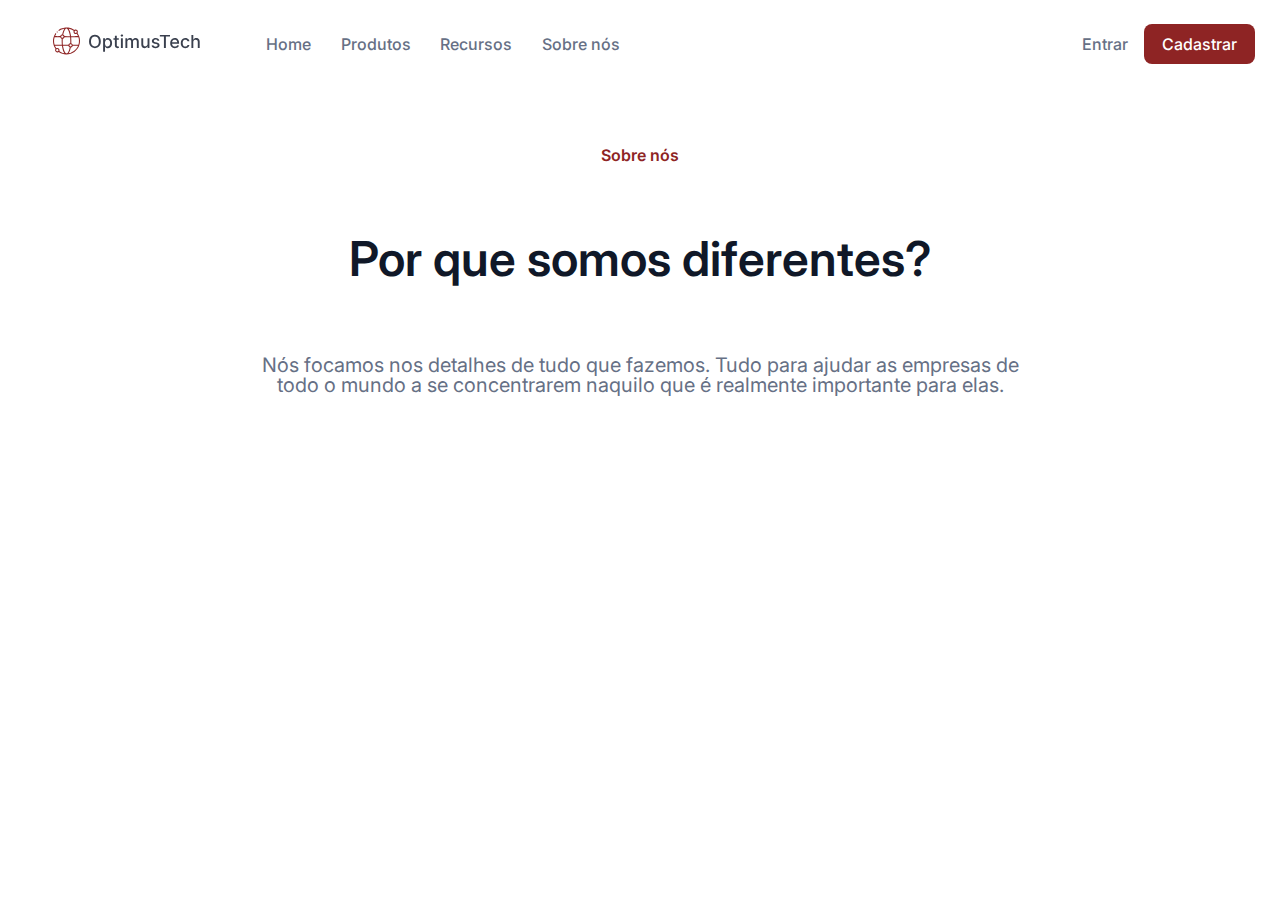
==== challenge/index.html @ 5e39ef4c "Add files via upload" ====
<!DOCTYPE html>
<html>

<head>
    <meta charset="UTF-8">
    <meta name="viewport" content="width=device-width, initial-scale=1.0">
    <title>Challenge_1</title>

<!--Depois ver a questão das fontes google, fora do proxy

    <link rel="preconnect" href="https://fonts.googleapis.com">
    <link rel="preconnect" href="https://fonts.gstatic.com" crossorigin>
    <link href="https://fonts.googleapis.com/css2?family=Inter:wght@500&display=swap" rel="stylesheet">-->

    <link rel = "stylesheet" href = "styles/reset.css"/>
    <link rel = "stylesheet" href = "style.css"/>

    
</head>

<body>

    <nav class = "nav">
        <!-- três divisórias: logo, páginas e botões.-->
        <div class = "logo">
            <img src = "img/logo.svg" alt = "Logo da empresa"/>
        </div>
        <div class = "paginas">
            <a href="#" class = "pagina_nome">Home</a>
            <a href="#" class = "pagina_nome">Produtos</a>
            <a href="#" class = "pagina_nome">Recursos</a>
            <a href="#" class = "pagina_nome">Sobre nós</a>
        </div>
        <div class = "botoes">
            <a href="#" class = "pagina_nome">Entrar</a>
            <a href ="#" class = "botao_nav_cadastrar">Cadastrar</a>
        </div>
    </nav>

    <header class = "header">
        <span class="sobre">Sobre nós</span>
        <h1>Por que somos diferentes?</h1>
        <p class="texto_principal">Nós focamos nos detalhes de tudo que fazemos. Tudo para ajudar as empresas 
            de todo o mundo a se concentrarem naquilo que é realmente importante para elas.</p>
        
    </header>

</body>

</html>
---- challenge/style.css ----
@import url('https://fonts.googleapis.com/css2?family=Inter:wght@400;500;600&display=swap');

/*Não é o proxy q da problema, é o navegador internet explorer cocô
sem proxy consigo ligar no servidor da google tranquilo*/
@import url('styles/nav.css');
@import url('styles/header.css');

/*lição: import sempre em cima de tudo*/

:root{
    --branco: #FFFFFF;
    --cinza: #667085;
    --cinza_escuro: #101828;
    --vermelho: #8E2424;
    --fonte_inter: 'Inter', sans-serif;
}

body{
    font-family: var(--fonte_inter);
}
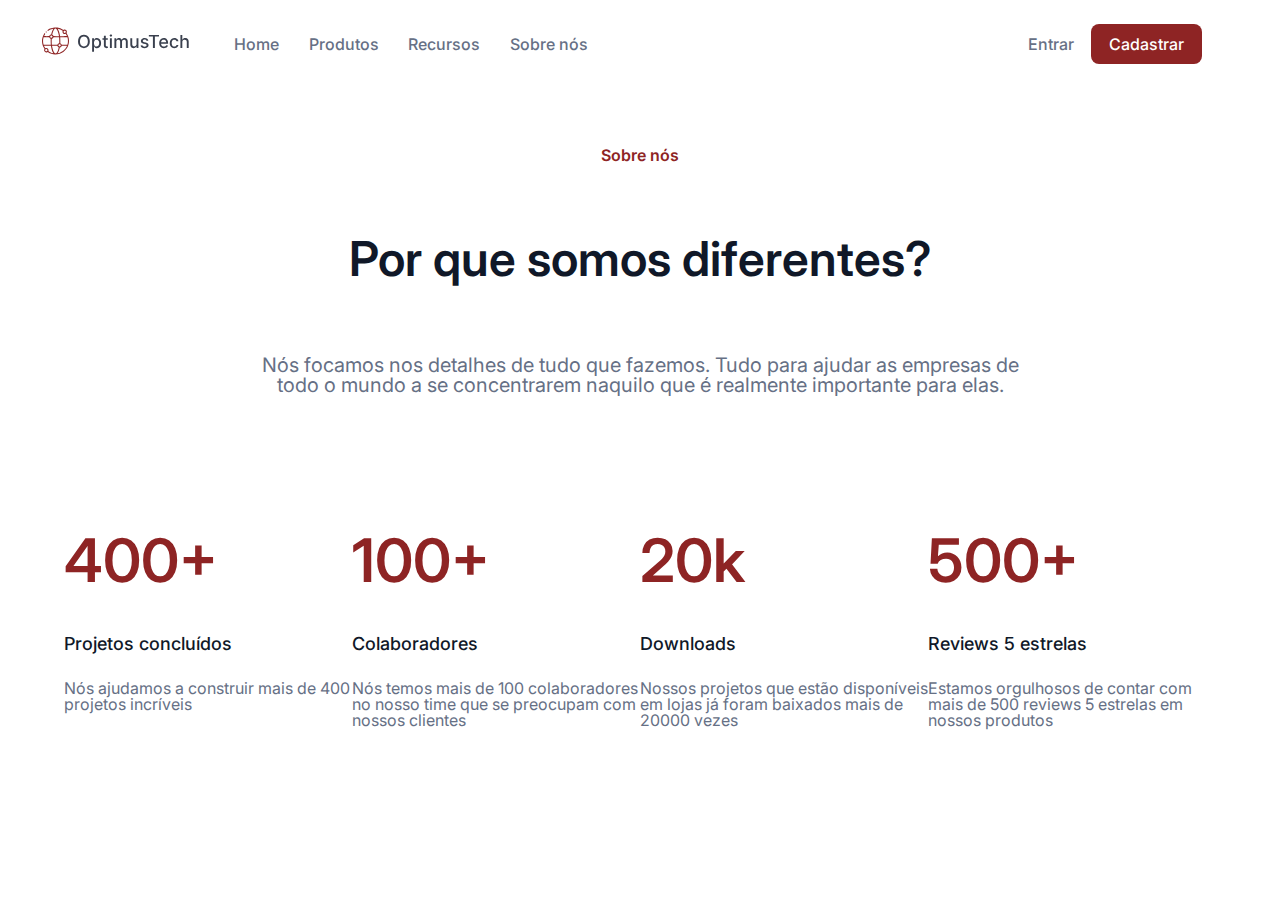
==== commit dd3c9122: "Add files via upload" ====
--- a/challenge/index.html
+++ b/challenge/index.html
@@ -45,6 +45,29 @@
         
     </header>
 
+    <section class = "container_metricas">
+        <div class ="metrica">
+            <h2 class ="metrica_titulo">400+</h2>
+            <h3 class = "metrica_subtitulo">Projetos concluídos</h3>
+            <p class="texto_metrica">Nós ajudamos a construir mais de 400 projetos incríveis</p>
+        </div>
+        <div class ="metrica">
+            <h2 class ="metrica_titulo">100+</h2>
+            <h3 class = "metrica_subtitulo">Colaboradores</h3>
+            <p class="texto_metrica">Nós temos mais de 100 colaboradores no nosso time que se preocupam com nossos clientes</p>
+        </div>
+        <div class ="metrica">
+            <h2 class ="metrica_titulo">20k</h2>
+            <h3 class = "metrica_subtitulo">Downloads</h3>
+            <p class="texto_metrica">Nossos projetos que estão disponíveis em lojas já foram baixados mais de 20000 vezes</p>
+        </div>
+        <div class ="metrica">
+            <h2 class ="metrica_titulo">500+</h2>
+            <h3 class = "metrica_subtitulo">Reviews 5 estrelas</h3>
+            <p class="texto_metrica">Estamos orgulhosos de contar com mais de 500 reviews 5 estrelas em nossos produtos</p>
+        </div>
+    </section>
+
 </body>
 
 </html>--- a/challenge/style.css
+++ b/challenge/style.css
@@ -4,6 +4,7 @@
 sem proxy consigo ligar no servidor da google tranquilo*/
 @import url('styles/nav.css');
 @import url('styles/header.css');
+@import url('styles/metricas.css');
 
 /*lição: import sempre em cima de tudo*/
 
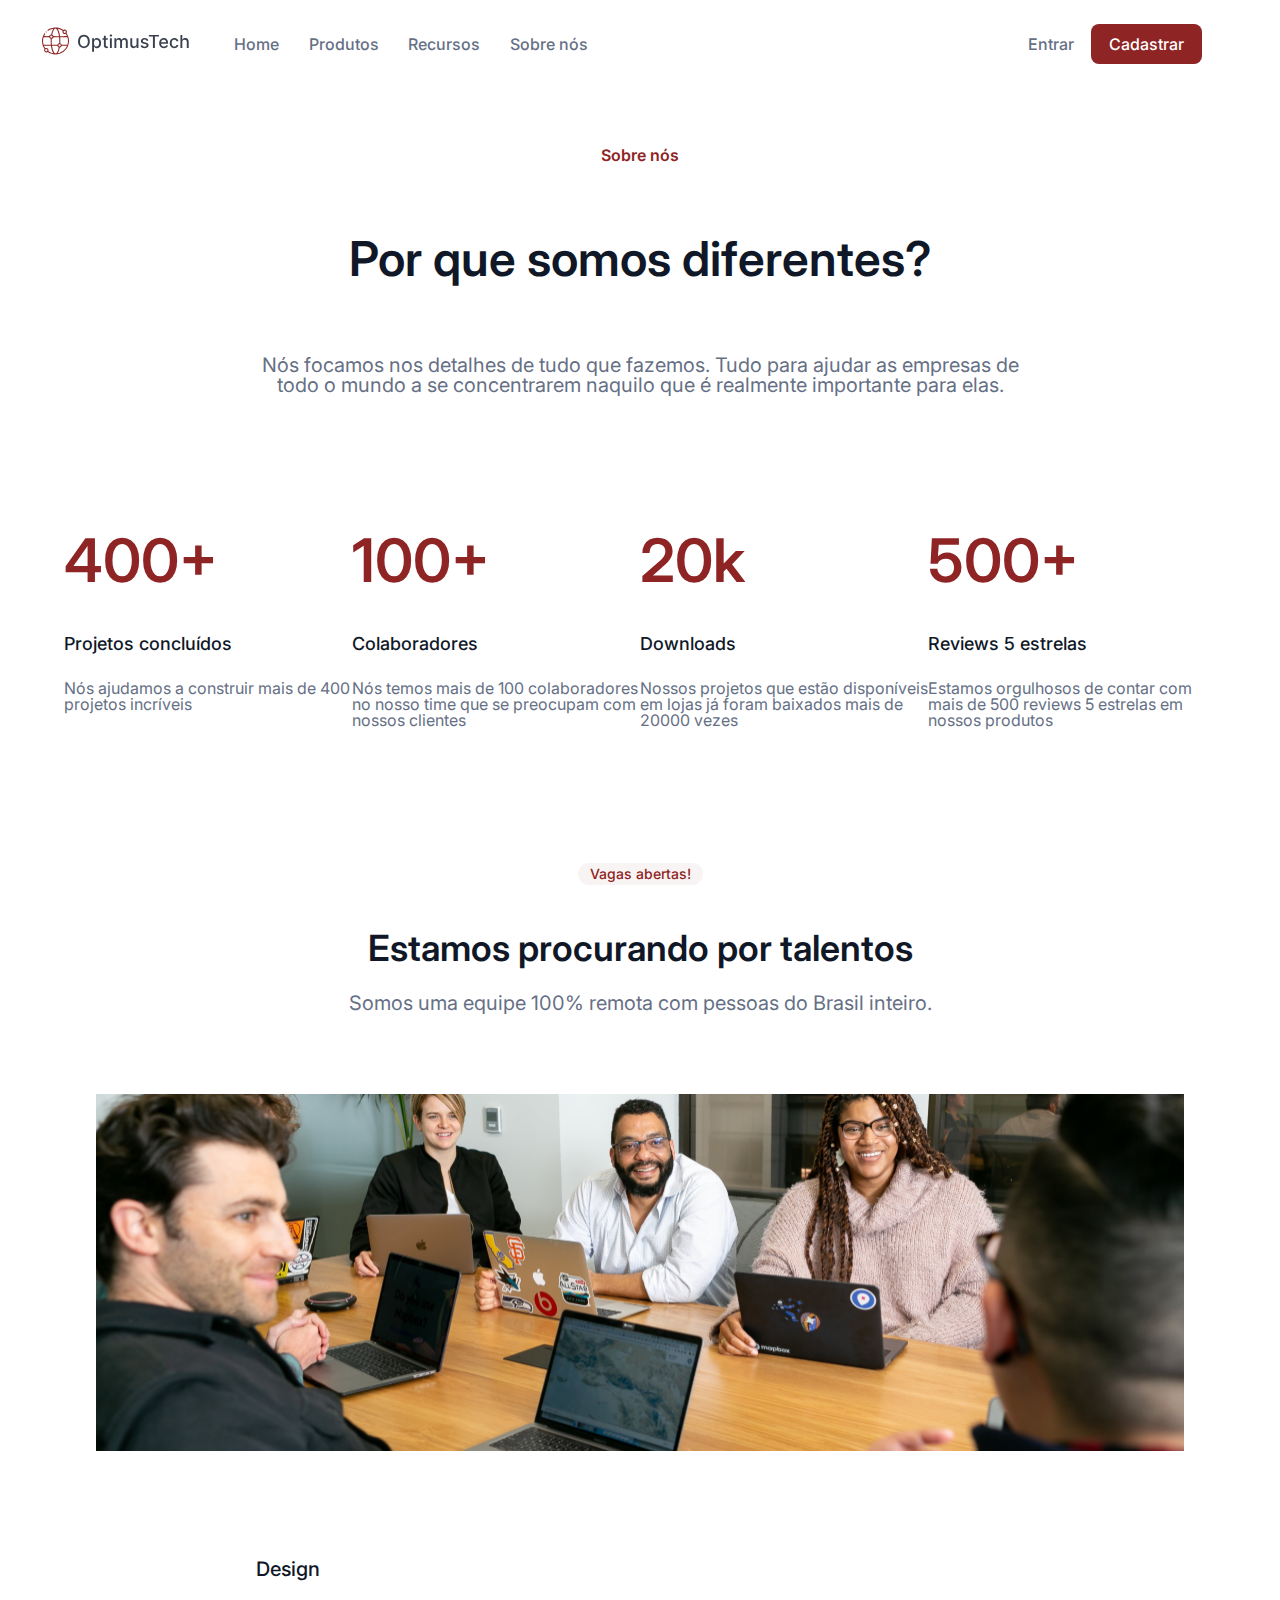
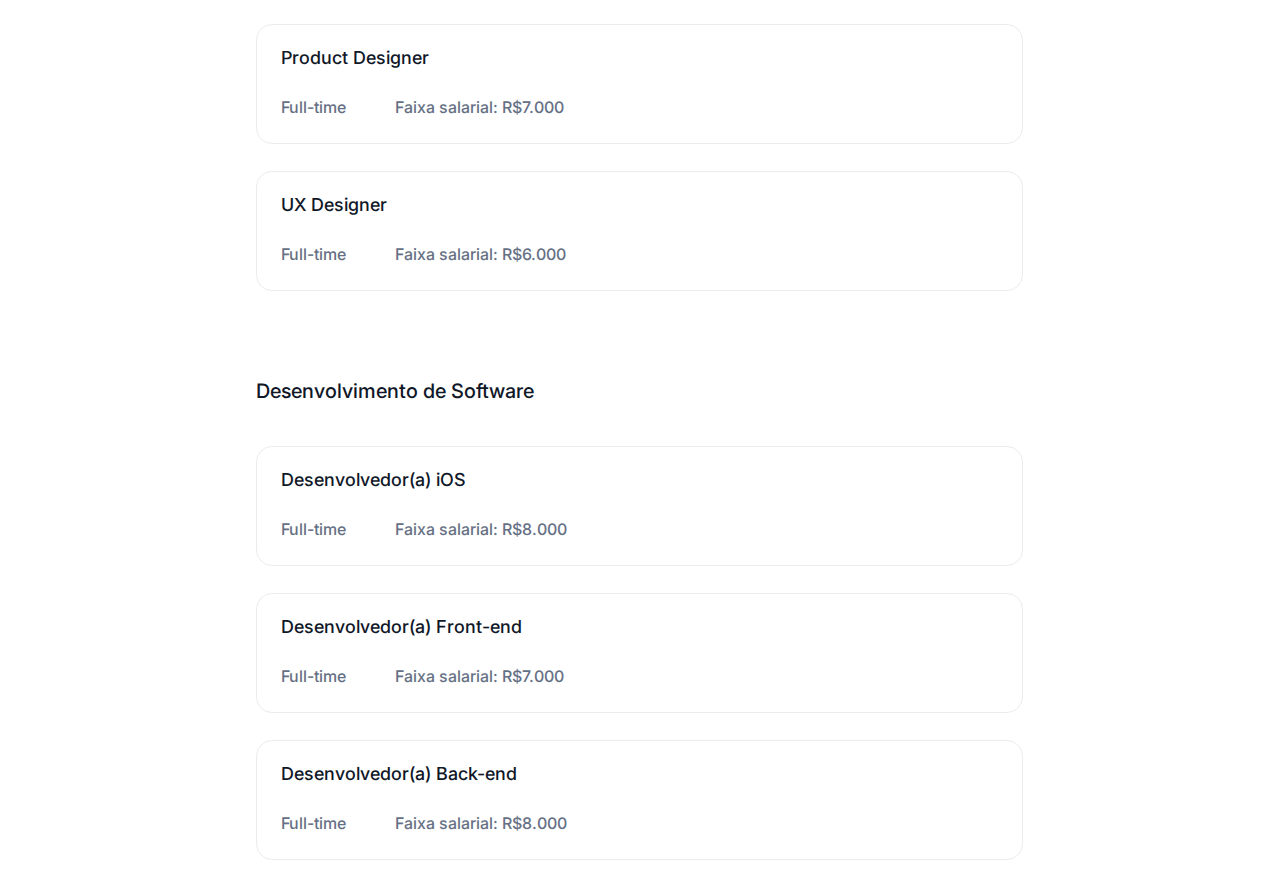
==== commit 84fe4a51: "Add files via upload" ====
--- a/challenge/index.html
+++ b/challenge/index.html
@@ -68,6 +68,44 @@
         </div>
     </section>
 
+    <section class ="vagas">
+        <span class="vagas_vermelhinho">Vagas abertas!</span>
+        <h2 class="vagas_titulo">Estamos procurando por talentos</h2>
+        <p class="texto_principal">Somos uma equipe 100% remota com pessoas do Brasil inteiro.</p>
+        <img src ="img/vagas.svg" alt="Equipe em sala de reunião" class="imagem_vagas">
+    </section>
+
+    <section class="vagas_listagem">
+        <h3 class = "categoria_vaga">Design</h3>
+        <div class="descricao_vaga">
+            <span class="nome_vaga">Product Designer</span><br><br><br>
+            <span class="vaga_detalhe">Full-time</span>
+            <span class="vaga_detalhe">Faixa salarial: R$7.000</span>
+        </div>
+        <div class="descricao_vaga">
+            <span class="nome_vaga">UX Designer</span><br><br><br>
+            <span class="vaga_detalhe">Full-time</span>
+            <span class="vaga_detalhe">Faixa salarial: R$6.000</span>
+        </div>
+
+        <h3 class = "categoria_vaga">Desenvolvimento de Software</h3>
+        <div class="descricao_vaga">
+            <span class="nome_vaga">Desenvolvedor(a) iOS</span><br><br><br>
+            <span class="vaga_detalhe">Full-time</span>
+            <span class="vaga_detalhe">Faixa salarial: R$8.000</span>
+        </div>
+        <div class="descricao_vaga">
+            <span class="nome_vaga">Desenvolvedor(a) Front-end</span><br><br><br>
+            <span class="vaga_detalhe">Full-time</span>
+            <span class="vaga_detalhe">Faixa salarial: R$7.000</span>
+        </div>
+        <div class="descricao_vaga">
+            <span class="nome_vaga">Desenvolvedor(a) Back-end</span><br><br><br>
+            <span class="vaga_detalhe">Full-time</span>
+            <span class="vaga_detalhe">Faixa salarial: R$8.000</span>
+        </div>
+    </section>
+
 </body>
 
 </html>--- a/challenge/style.css
+++ b/challenge/style.css
@@ -5,14 +5,17 @@
 @import url('styles/nav.css');
 @import url('styles/header.css');
 @import url('styles/metricas.css');
+@import url('styles/vagas.css');
 
 /*lição: import sempre em cima de tudo*/
 
 :root{
     --branco: #FFFFFF;
+    --cinza_claro: #EAECF0;
     --cinza: #667085;
     --cinza_escuro: #101828;
     --vermelho: #8E2424;
+    --vermelho_claro: #8E24240D;
     --fonte_inter: 'Inter', sans-serif;
 }
 
